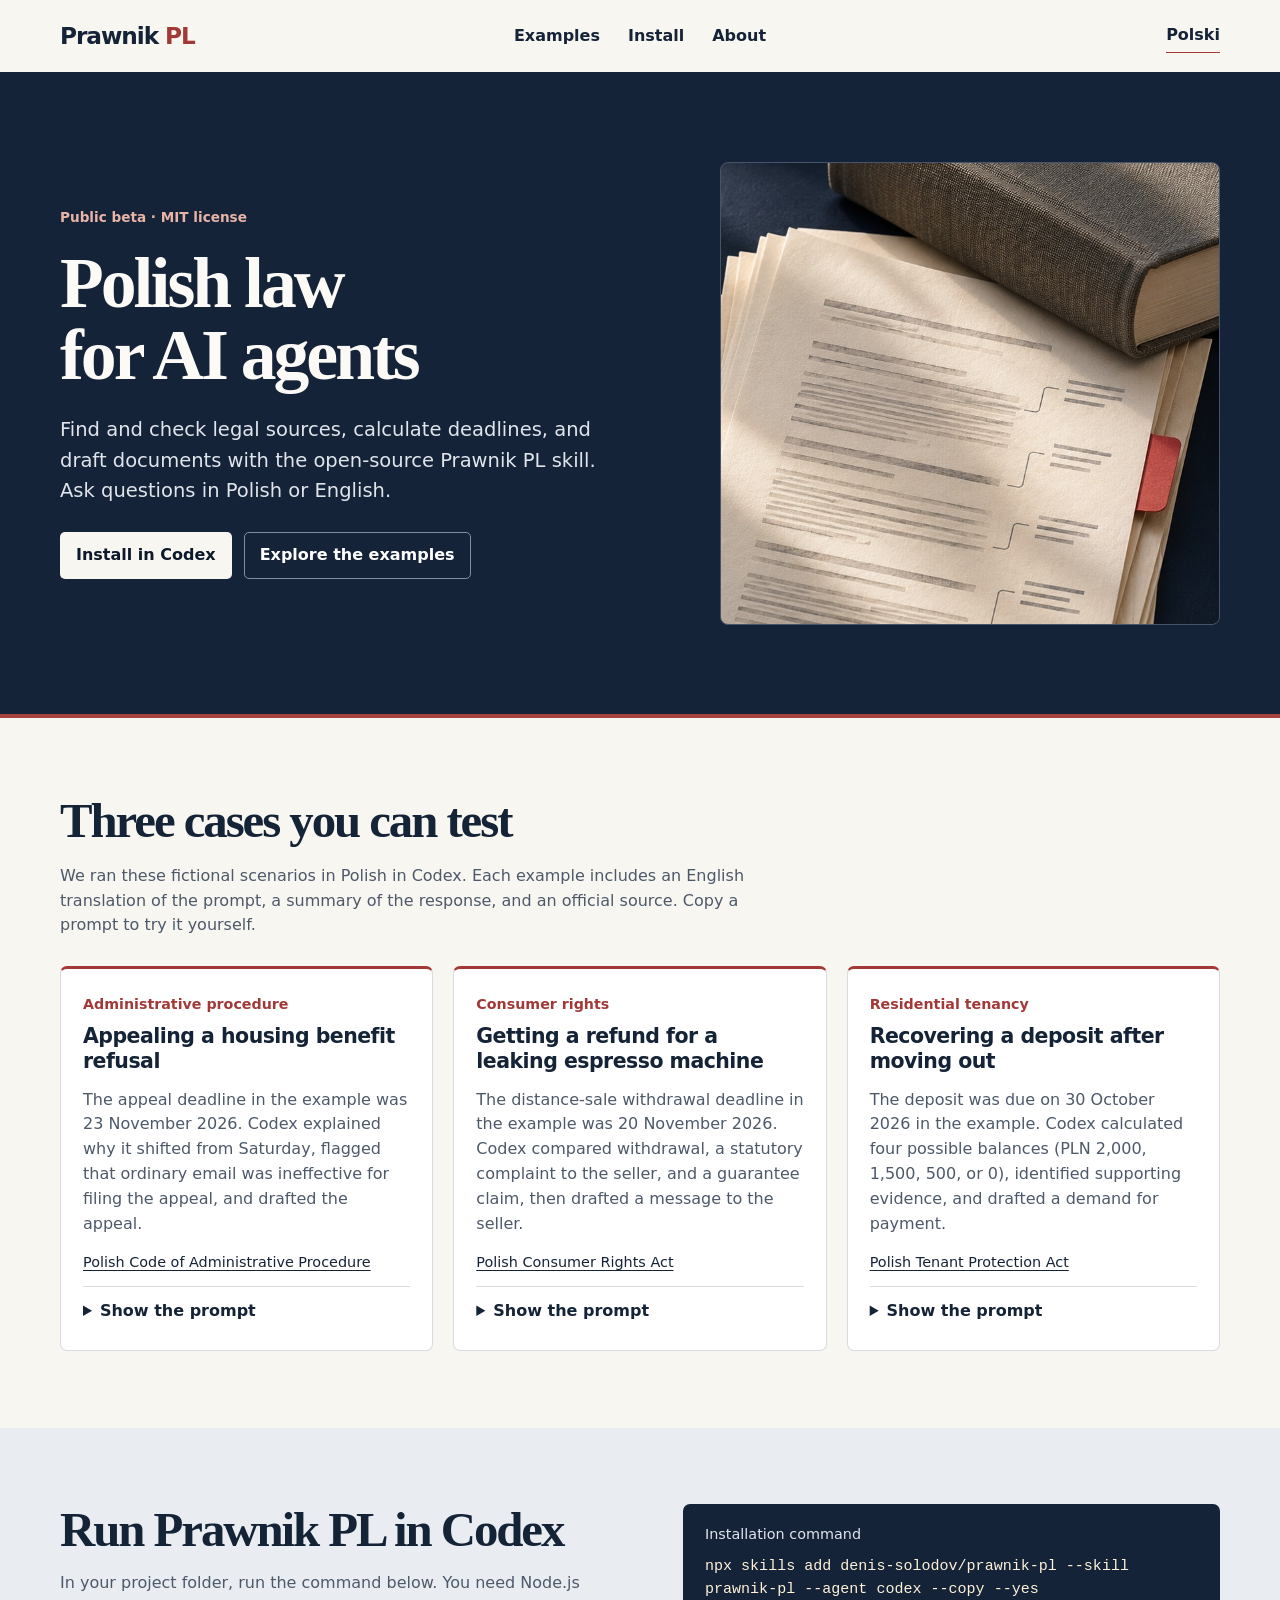
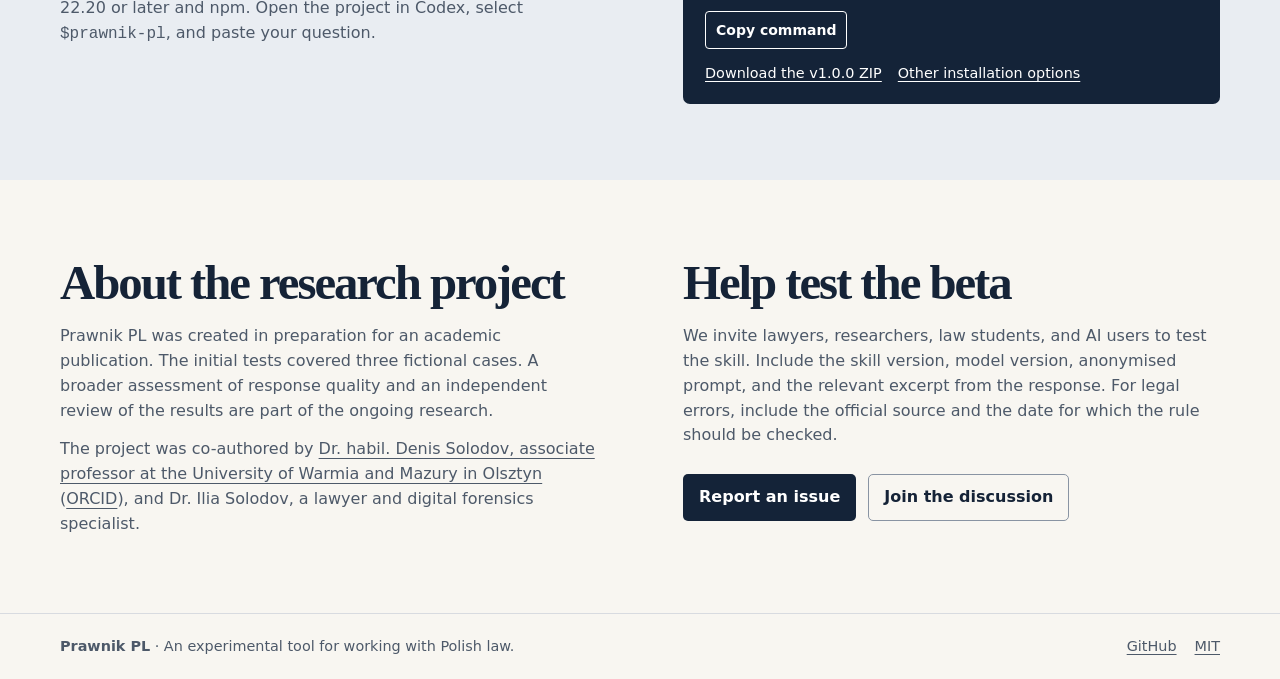
==== docs/en/index.html @ b7386167 "Publish bilingual Prawnik PL landing page" ====
<!doctype html>
<html lang="en">
<head>
  <meta charset="utf-8">
  <meta name="viewport" content="width=device-width, initial-scale=1">
  <title>Prawnik PL | Polish law for AI agents</title>
  <meta name="description" content="Explore Prawnik PL, an open-source skill for AI agents working with Polish law. Try three fictional cases and install the public beta in Codex.">
  <link rel="canonical" href="https://denis-solodov.github.io/prawnik-pl/en/">
  <link rel="alternate" hreflang="pl" href="https://denis-solodov.github.io/prawnik-pl/">
  <link rel="alternate" hreflang="en" href="https://denis-solodov.github.io/prawnik-pl/en/">
  <link rel="alternate" hreflang="x-default" href="https://denis-solodov.github.io/prawnik-pl/">
  <meta property="og:type" content="website">
  <meta property="og:title" content="Prawnik PL | Polish law for AI agents">
  <meta property="og:description" content="Explore Prawnik PL, an open-source skill for AI agents working with Polish law. Try three fictional cases and install the public beta in Codex.">
  <meta property="og:url" content="https://denis-solodov.github.io/prawnik-pl/en/">
  <meta property="og:locale" content="en_GB">
  <meta property="og:image" content="https://denis-solodov.github.io/prawnik-pl/assets/prawnik-pl.jpg">
  <meta property="og:image:alt" content="Prawnik PL">
  <meta name="twitter:card" content="summary_large_image">
  <link rel="stylesheet" href="../assets/site.css">
  <script src="../assets/site.js" defer></script>
</head>
<body data-copy-command="Command copied." data-copied="Prompt copied." data-copy-fail="Select and copy the text manually.">
  <a class="skip" href="#main">Skip to content</a>
  <header class="site-header">
    <nav class="wrap nav">
      <a class="brand" href="../">Prawnik <span>PL</span></a>
      <div class="nav-links">
        <a href="#examples">Examples</a>
        <a href="#install">Install</a>
        <a href="#about">About</a>
      </div>
      <a class="language" href="../" lang="pl" hreflang="pl">Polski</a>
    </nav>
  </header>
  <main id="main">
    <section class="hero">
      <div class="wrap hero-grid">
        <div>
          <p class="eyebrow">Public beta · MIT license</p>
          <h1>Polish law for AI agents</h1>
          <p class="hero-lead">Find and check legal sources, calculate deadlines, and draft documents with the open-source Prawnik PL skill. Ask questions in Polish or English.</p>
          <div class="actions">
            <a class="button light" href="#install">Install in Codex</a>
            <a class="button outline" href="#examples">Explore the examples</a>
          </div>
        </div>
        <div class="hero-photo" aria-hidden="true"></div>
      </div>
    </section>
    <section class="section" id="examples">
      <div class="wrap">
        <h2>Three cases you can test</h2>
        <p class="section-lead">We ran these fictional scenarios in Polish in Codex. Each example includes an English translation of the prompt, a summary of the response, and an official source. Copy a prompt to try it yourself.</p>
        <div class="case-grid">
          <article class="case" id="appeal">
            <p class="category">Administrative procedure</p>
            <h3>Appealing a housing benefit refusal</h3>
            <p>The appeal deadline in the example was 23 November 2026. Codex explained why it shifted from Saturday, flagged that ordinary email was ineffective for filing the appeal, and drafted the appeal.</p>
            <a class="source" href="https://eli.gov.pl/api/acts/DU/2025/1691/text.pdf">Polish Code of Administrative Procedure</a>
            <details>
              <summary>Show the prompt</summary>
              <pre class="prompt" id="prompt-appeal">$prawnik-pl It is 19 November 2026. On 3 November the mayor refused my housing benefit application. I picked up the decision in person at the post office on Saturday, 7 November. The decision says I have 14 days from service to appeal to the Local Government Appeals Board (SKO) through the mayor. I suspect the office counted one payment twice. I have a certificate from my employer and a copy of my application.

Give me the last day to appeal, show how you calculated it, and check whether I can file by ordinary email. Prepare a short appeal with placeholders for my details and attachments.</pre>
              <div class="copy-line" hidden>
                <button type="button" data-copy="prompt-appeal">Copy prompt</button>
                <span role="status" aria-live="polite"></span>
              </div>
            </details>
          </article>
          <article class="case" id="refund">
            <p class="category">Consumer rights</p>
            <h3>Getting a refund for a leaking espresso machine</h3>
            <p>The distance-sale withdrawal deadline in the example was 20 November 2026. Codex compared withdrawal, a statutory complaint to the seller, and a guarantee claim, then drafted a message to the seller.</p>
            <a class="source" href="https://api.sejm.gov.pl/eli/acts/DU/2026/1244/text/O/D20261244.pdf">Polish Consumer Rights Act</a>
            <details>
              <summary>Show the prompt</summary>
              <pre class="prompt" id="prompt-refund">$prawnik-pl It is 19 November 2026. I bought an espresso machine as a consumer from a Polish online store for PLN 1,249. I received it on 6 November. On the third use, water started leaking from the casing, so I unplugged it. On 16 November I wrote to the store: “The espresso machine is leaking. Please tell me how to report the fault.” The next day the store directed me to the manufacturer’s service department. I have proof of purchase and a video of the leak.

I want my money back. Compare my options, say whether I need to act today, and draft a message to the seller. Explain which requests I can make immediately and which depend on other circumstances.</pre>
              <div class="copy-line" hidden>
                <button type="button" data-copy="prompt-refund">Copy prompt</button>
                <span role="status" aria-live="polite"></span>
              </div>
            </details>
          </article>
          <article class="case" id="deposit">
            <p class="category">Residential tenancy</p>
            <h3>Recovering a deposit after moving out</h3>
            <p>The deposit was due on 30 October 2026 in the example. Codex calculated four possible balances (PLN 2,000, 1,500, 500, or 0), identified supporting evidence, and drafted a demand for payment.</p>
            <a class="source" href="https://eli.gov.pl/api/acts/DU/2023/725/text.html">Polish Tenant Protection Act</a>
            <details>
              <summary>Show the prompt</summary>
              <pre class="prompt" id="prompt-deposit">$prawnik-pl It is 19 November 2026. I rented a flat on a standard lease from 1 October 2024 to 30 September 2026. Monthly rent was PLN 2,500 and the deposit was PLN 3,000. I returned the keys on 30 September. The signed handover report records “minor signs of wear on the walls” and the electricity meter reading. I had no rent arrears.

On 7 November the landlord returned PLN 1,000. In an email, the landlord said PLN 1,500 was deducted for painting and PLN 500 for electricity. No bills were attached. I have photos from the start and end of the tenancy. How much can I claim depending on which deductions the landlord can justify? Check the deposit deadline, identify what evidence I need, and draft a demand for payment.</pre>
              <div class="copy-line" hidden>
                <button type="button" data-copy="prompt-deposit">Copy prompt</button>
                <span role="status" aria-live="polite"></span>
              </div>
            </details>
          </article>
        </div>
      </div>
    </section>
    <section class="install" id="install">
      <div class="wrap install-grid">
        <div>
          <h2>Run Prawnik PL in Codex</h2>
          <p>In your project folder, run the command below. You need Node.js 22.20 or later and npm. Open the project in Codex, select <code>$prawnik-pl</code>, and paste your question.</p>
        </div>
        <div class="terminal">
          <p>Installation command</p>
          <pre id="install-command"><code>npx skills add denis-solodov/prawnik-pl --skill prawnik-pl --agent codex --copy --yes</code></pre>
          <div class="copy-line" hidden>
            <button type="button" data-copy="install-command">Copy command</button>
            <span role="status" aria-live="polite"></span>
          </div>
          <div class="install-links">
            <a href="https://github.com/denis-solodov/prawnik-pl/releases/download/v1.0.0/prawnik-pl-1.0.0.zip">Download the v1.0.0 ZIP</a>
            <a href="https://github.com/denis-solodov/prawnik-pl#instalacja-i-u%C5%BCycie">Other installation options</a>
          </div>
        </div>
      </div>
    </section>
    <section class="section" id="about">
      <div class="wrap about-grid">
        <div>
          <h2>About the research project</h2>
          <p>Prawnik PL was created in preparation for an academic publication. The initial tests covered three fictional cases. A broader assessment of response quality and an independent review of the results are part of the ongoing research.</p>
          <p>The project was co-authored by <a href="https://www.uwm.edu.pl/kryminalistyka/dr-hab-denis-solodov-prof-uwm">Dr. habil. Denis Solodov, associate professor at the University of Warmia and Mazury in Olsztyn</a> (<a href="https://orcid.org/0000-0003-2884-9420">ORCID</a>), and Dr. Ilia Solodov, a lawyer and digital forensics specialist.</p>
        </div>
        <div>
          <h2>Help test the beta</h2>
          <p>We invite lawyers, researchers, law students, and AI users to test the skill. Include the skill version, model version, anonymised prompt, and the relevant excerpt from the response. For legal errors, include the official source and the date for which the rule should be checked.</p>
          <div class="actions">
            <a class="button dark" href="https://github.com/denis-solodov/prawnik-pl/issues">Report an issue</a>
            <a class="button muted" href="https://github.com/denis-solodov/prawnik-pl/discussions">Join the discussion</a>
          </div>
        </div>
      </div>
    </section>
  </main>
  <footer class="site-footer">
    <div class="wrap footer-inner">
      <p><strong>Prawnik PL</strong> · An experimental tool for working with Polish law.</p>
      <div><a href="https://github.com/denis-solodov/prawnik-pl">GitHub</a><a href="https://github.com/denis-solodov/prawnik-pl/blob/main/LICENSE">MIT</a></div>
    </div>
  </footer>
</body>
</html>
---- docs/assets/site.css ----
:root {
  color-scheme: light;
  --navy: #142338;
  --deep: #0c192a;
  --ink: #152337;
  --muted: #4d5969;
  --cream: #f8f6f1;
  --line: #d8dbe0;
  --red: #a23937;
  font: 100%/1.55 system-ui, -apple-system, BlinkMacSystemFont, "Segoe UI", sans-serif;
}
*, *::before, *::after { box-sizing: border-box; }
body { margin: 0; background: var(--cream); color: var(--ink); }
a { color: inherit; text-underline-offset: .22em; }
a:hover { text-decoration-thickness: 2px; }
:focus-visible { outline: 3px solid #b84440; outline-offset: 4px; }
.hero :focus-visible, .terminal :focus-visible { outline-color: #f3af9e; }
[hidden] { display: none !important; }
.wrap { width: min(1160px, 100% - 80px); margin-inline: auto; }
.skip { position: absolute; inset: 8px auto auto 8px; z-index: 1; padding: 10px; background: white; transform: translateY(-150%); }
.skip:focus { transform: none; }
.site-header { background: var(--cream); }
.nav { display: grid; grid-template-columns: 1fr auto 1fr; align-items: center; gap: 24px; min-height: 72px; }
.nav a { text-decoration: none; }
.nav a:hover { text-decoration: underline; }
.brand { width: fit-content; font-size: 1.45rem; font-weight: 800; letter-spacing: -.045em; }
.brand span { color: var(--red); }
.nav-links { display: flex; flex-wrap: wrap; gap: 28px; font-weight: 550; }
.language { justify-self: end; border-bottom: 1px solid var(--red); padding-block: 4px; font-weight: 650; }
.hero { background: var(--navy); color: #fcfaf6; border-bottom: 4px solid #a7433e; }
.hero-grid { display: grid; grid-template-columns: 1.14fr 1fr; align-items: center; gap: clamp(42px, 7vw, 95px); padding-block: clamp(52px, 7vw, 95px); }
.hero-photo { min-width: 0; aspect-ratio: 1.08; background: #122033 url("./prawnik-pl.jpg") right center / 224% auto no-repeat; border: 1px solid #465369; border-radius: 8px; }
.eyebrow { margin: 0 0 18px; color: #e8b4a7; font-size: .85rem; font-weight: 720; }
h1, h2 { margin: 0; font-family: Georgia, "Times New Roman", serif; font-weight: 700; letter-spacing: -.042em; }
h1 { max-width: 15ch; font-size: clamp(3rem, 5.6vw, 5.35rem); line-height: 1.01; text-wrap: balance; }
h2 { font-size: clamp(2.1rem, 4vw, 3.05rem); line-height: 1.1; }
h3 { font-size: 1.28rem; line-height: 1.23; margin: 0; letter-spacing: -.025em; }
p { margin: 0; }
.hero-lead { margin-top: 24px; max-width: 48ch; color: #e0e5ec; font-size: clamp(1rem, 1.8vw, 1.22rem); }
.actions { display: flex; flex-wrap: wrap; gap: 12px; margin-top: 26px; }
.button { display: inline-flex; align-items: center; min-height: 46px; padding: 10px 15px; text-decoration: none; border: 1px solid transparent; border-radius: 5px; font-weight: 700; }
.button:hover { text-decoration: underline; }
.button.light { background: #f8f6f1; color: var(--deep); }
.button.outline { border-color: #828e9e; color: white; }
.button.dark { background: var(--navy); color: white; }
.button.muted { border-color: #8994a3; }
.section { padding-block: clamp(48px, 6vw, 86px); }
.section-lead { max-width: 70ch; margin-top: 15px; color: var(--muted); }
.case-grid { display: grid; grid-template-columns: repeat(3, minmax(0, 1fr)); align-items: start; gap: 20px; margin-top: 28px; }
.case { min-width: 0; padding: 24px 22px 19px; background: white; border: 1px solid var(--line); border-top: 3px solid var(--red); border-radius: 7px; }
.category { margin-bottom: 9px; color: var(--red); font-size: .89rem; font-weight: 700; }
.case h3 + p { margin-top: 13px; color: var(--muted); }
.source { display: inline-block; margin: 15px 0 12px; font-size: .9rem; }
.case details { border-top: 1px solid var(--line); padding-top: 12px; }
summary { min-height: 32px; cursor: pointer; width: fit-content; font-weight: 700; }
pre, code { font-family: ui-monospace, Consolas, monospace; }
pre { margin: 10px 0; white-space: pre-wrap; overflow-wrap: anywhere; }
.prompt { font-size: .84rem; padding: 12px; border-radius: 4px; background: var(--cream); }
.copy-line { display: flex; flex-wrap: wrap; align-items: center; gap: 8px 12px; font-size: .875rem; }
button { color: inherit; font: inherit; font-weight: 700; min-height: 38px; padding: 6px 10px; border: 1px solid currentColor; border-radius: 4px; background: transparent; cursor: pointer; }
button:hover { text-decoration: underline; }
.install { padding-block: clamp(48px, 6vw, 76px); background: #e9edf2; }
.install-grid, .about-grid { display: grid; grid-template-columns: 1fr 1fr; align-items: start; gap: clamp(28px, 7vw, 86px); }
.install h2 + p, .about-grid p { margin-top: 14px; color: var(--muted); }
.terminal { min-width: 0; padding: 19px 22px; border-radius: 7px; background: var(--navy); color: white; }
.terminal p { color: #e0e5ec; font-size: .9rem; }
.terminal pre { color: #fff2d9; font-size: .94rem; }
.install-links { display: flex; flex-wrap: wrap; gap: 5px 16px; margin-top: 13px; font-size: .9rem; }
.site-footer { border-top: 1px solid var(--line); }
.footer-inner { display: flex; justify-content: space-between; align-items: center; gap: 16px; padding-block: 21px; color: var(--muted); font-size: .9rem; }
.footer-inner div { display: flex; gap: 18px; }
@media (max-width: 930px) {
  .wrap { width: min(1160px, 100% - 48px); }
  .hero-grid { gap: 32px; }
  .case-grid { gap: 12px; }
  .case { padding-inline: 15px; }
}
@media (max-width: 710px) {
  .wrap { width: min(580px, 100% - 40px); }
  .nav { grid-template-columns: 1fr auto; column-gap: 15px; row-gap: 0; padding-block: 11px; }
  .nav-links { grid-column: 1 / -1; grid-row: 2; gap: 7px 20px; margin-top: 7px; }
  .hero-grid, .install-grid, .about-grid, .case-grid { grid-template-columns: 1fr; }
  .hero-grid { padding-top: 39px; }
  .hero-photo { width: 100%; aspect-ratio: 1.65; }
  .case-grid { gap: 16px; }
  .case { padding-inline: 20px; }
  .footer-inner { align-items: flex-start; flex-direction: column; gap: 6px; }
}
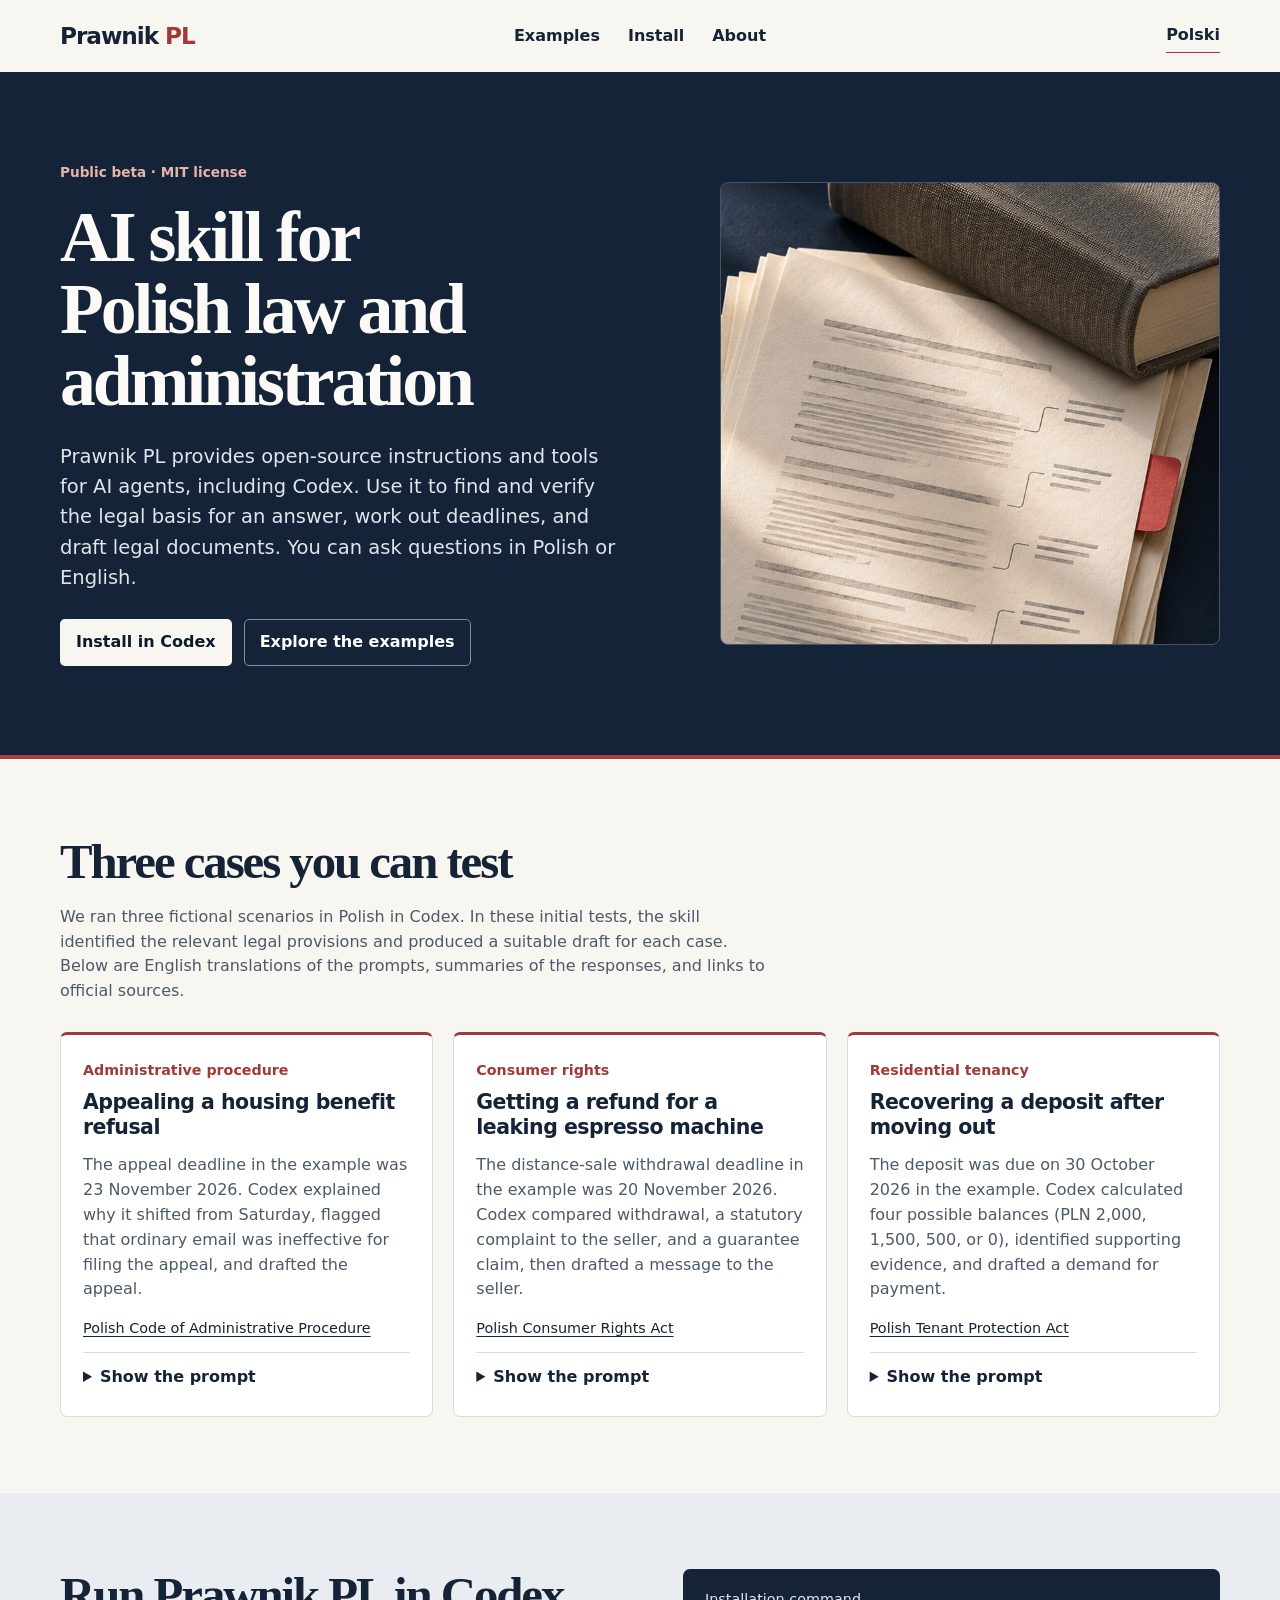
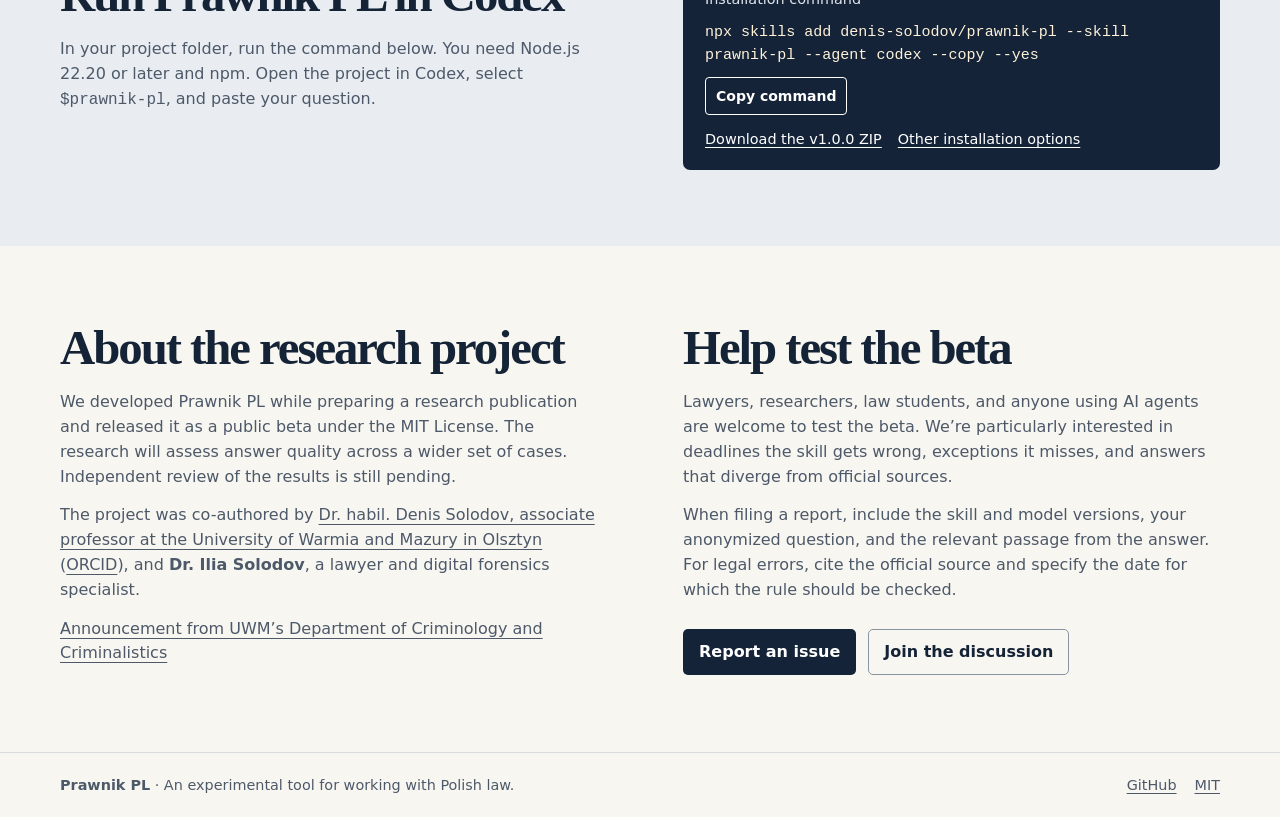
==== commit dd608c45: "Align public descriptions with UWM announcements" ====
--- a/docs/en/index.html
+++ b/docs/en/index.html
@@ -3,15 +3,15 @@
 <head>
   <meta charset="utf-8">
   <meta name="viewport" content="width=device-width, initial-scale=1">
-  <title>Prawnik PL | Polish law for AI agents</title>
-  <meta name="description" content="Explore Prawnik PL, an open-source skill for AI agents working with Polish law. Try three fictional cases and install the public beta in Codex.">
+  <title>Prawnik PL | AI skill for Polish law and administration</title>
+  <meta name="description" content="Try the public beta of Prawnik PL, an open-source AI skill for Polish law and administration. Verify legal sources, calculate deadlines, and draft documents.">
   <link rel="canonical" href="https://denis-solodov.github.io/prawnik-pl/en/">
   <link rel="alternate" hreflang="pl" href="https://denis-solodov.github.io/prawnik-pl/">
   <link rel="alternate" hreflang="en" href="https://denis-solodov.github.io/prawnik-pl/en/">
   <link rel="alternate" hreflang="x-default" href="https://denis-solodov.github.io/prawnik-pl/">
   <meta property="og:type" content="website">
-  <meta property="og:title" content="Prawnik PL | Polish law for AI agents">
-  <meta property="og:description" content="Explore Prawnik PL, an open-source skill for AI agents working with Polish law. Try three fictional cases and install the public beta in Codex.">
+  <meta property="og:title" content="Prawnik PL | AI skill for Polish law and administration">
+  <meta property="og:description" content="Try the public beta of Prawnik PL, an open-source AI skill for Polish law and administration. Verify legal sources, calculate deadlines, and draft documents.">
   <meta property="og:url" content="https://denis-solodov.github.io/prawnik-pl/en/">
   <meta property="og:locale" content="en_GB">
   <meta property="og:image" content="https://denis-solodov.github.io/prawnik-pl/assets/prawnik-pl.jpg">
@@ -38,8 +38,8 @@
       <div class="wrap hero-grid">
         <div>
           <p class="eyebrow">Public beta · MIT license</p>
-          <h1>Polish law for AI agents</h1>
-          <p class="hero-lead">Find and check legal sources, calculate deadlines, and draft documents with the open-source Prawnik PL skill. Ask questions in Polish or English.</p>
+          <h1>AI skill for Polish law and administration</h1>
+          <p class="hero-lead">Prawnik PL provides open-source instructions and tools for AI agents, including Codex. Use it to find and verify the legal basis for an answer, work out deadlines, and draft legal documents. You can ask questions in Polish or English.</p>
           <div class="actions">
             <a class="button light" href="#install">Install in Codex</a>
             <a class="button outline" href="#examples">Explore the examples</a>
@@ -51,7 +51,7 @@
     <section class="section" id="examples">
       <div class="wrap">
         <h2>Three cases you can test</h2>
-        <p class="section-lead">We ran these fictional scenarios in Polish in Codex. Each example includes an English translation of the prompt, a summary of the response, and an official source. Copy a prompt to try it yourself.</p>
+        <p class="section-lead">We ran three fictional scenarios in Polish in Codex. In these initial tests, the skill identified the relevant legal provisions and produced a suitable draft for each case. Below are English translations of the prompts, summaries of the responses, and links to official sources.</p>
         <div class="case-grid">
           <article class="case" id="appeal">
             <p class="category">Administrative procedure</p>
@@ -128,12 +128,14 @@
       <div class="wrap about-grid">
         <div>
           <h2>About the research project</h2>
-          <p>Prawnik PL was created in preparation for an academic publication. The initial tests covered three fictional cases. A broader assessment of response quality and an independent review of the results are part of the ongoing research.</p>
-          <p>The project was co-authored by <a href="https://www.uwm.edu.pl/kryminalistyka/dr-hab-denis-solodov-prof-uwm">Dr. habil. Denis Solodov, associate professor at the University of Warmia and Mazury in Olsztyn</a> (<a href="https://orcid.org/0000-0003-2884-9420">ORCID</a>), and Dr. Ilia Solodov, a lawyer and digital forensics specialist.</p>
+          <p>We developed Prawnik PL while preparing a research publication and released it as a public beta under the MIT License. The research will assess answer quality across a wider set of cases. Independent review of the results is still pending.</p>
+          <p>The project was co-authored by <a href="https://www.uwm.edu.pl/kryminalistyka/dr-hab-denis-solodov-prof-uwm">Dr. habil. Denis Solodov, associate professor at the University of Warmia and Mazury in Olsztyn</a> (<a href="https://orcid.org/0000-0003-2884-9420">ORCID</a>), and <strong>Dr. Ilia Solodov</strong>, a lawyer and digital forensics specialist.</p>
+          <p><a href="https://uwm.edu.pl/kryminalistyka/en/announcements/prawnik-pl-public-beta-and-invitation-test-ai-skill-polish-law-and-administration">Announcement from UWM’s Department of Criminology and Criminalistics</a></p>
         </div>
         <div>
           <h2>Help test the beta</h2>
-          <p>We invite lawyers, researchers, law students, and AI users to test the skill. Include the skill version, model version, anonymised prompt, and the relevant excerpt from the response. For legal errors, include the official source and the date for which the rule should be checked.</p>
+          <p>Lawyers, researchers, law students, and anyone using AI agents are welcome to test the beta. We’re particularly interested in deadlines the skill gets wrong, exceptions it misses, and answers that diverge from official sources.</p>
+          <p>When filing a report, include the skill and model versions, your anonymized question, and the relevant passage from the answer. For legal errors, cite the official source and specify the date for which the rule should be checked.</p>
           <div class="actions">
             <a class="button dark" href="https://github.com/denis-solodov/prawnik-pl/issues">Report an issue</a>
             <a class="button muted" href="https://github.com/denis-solodov/prawnik-pl/discussions">Join the discussion</a>
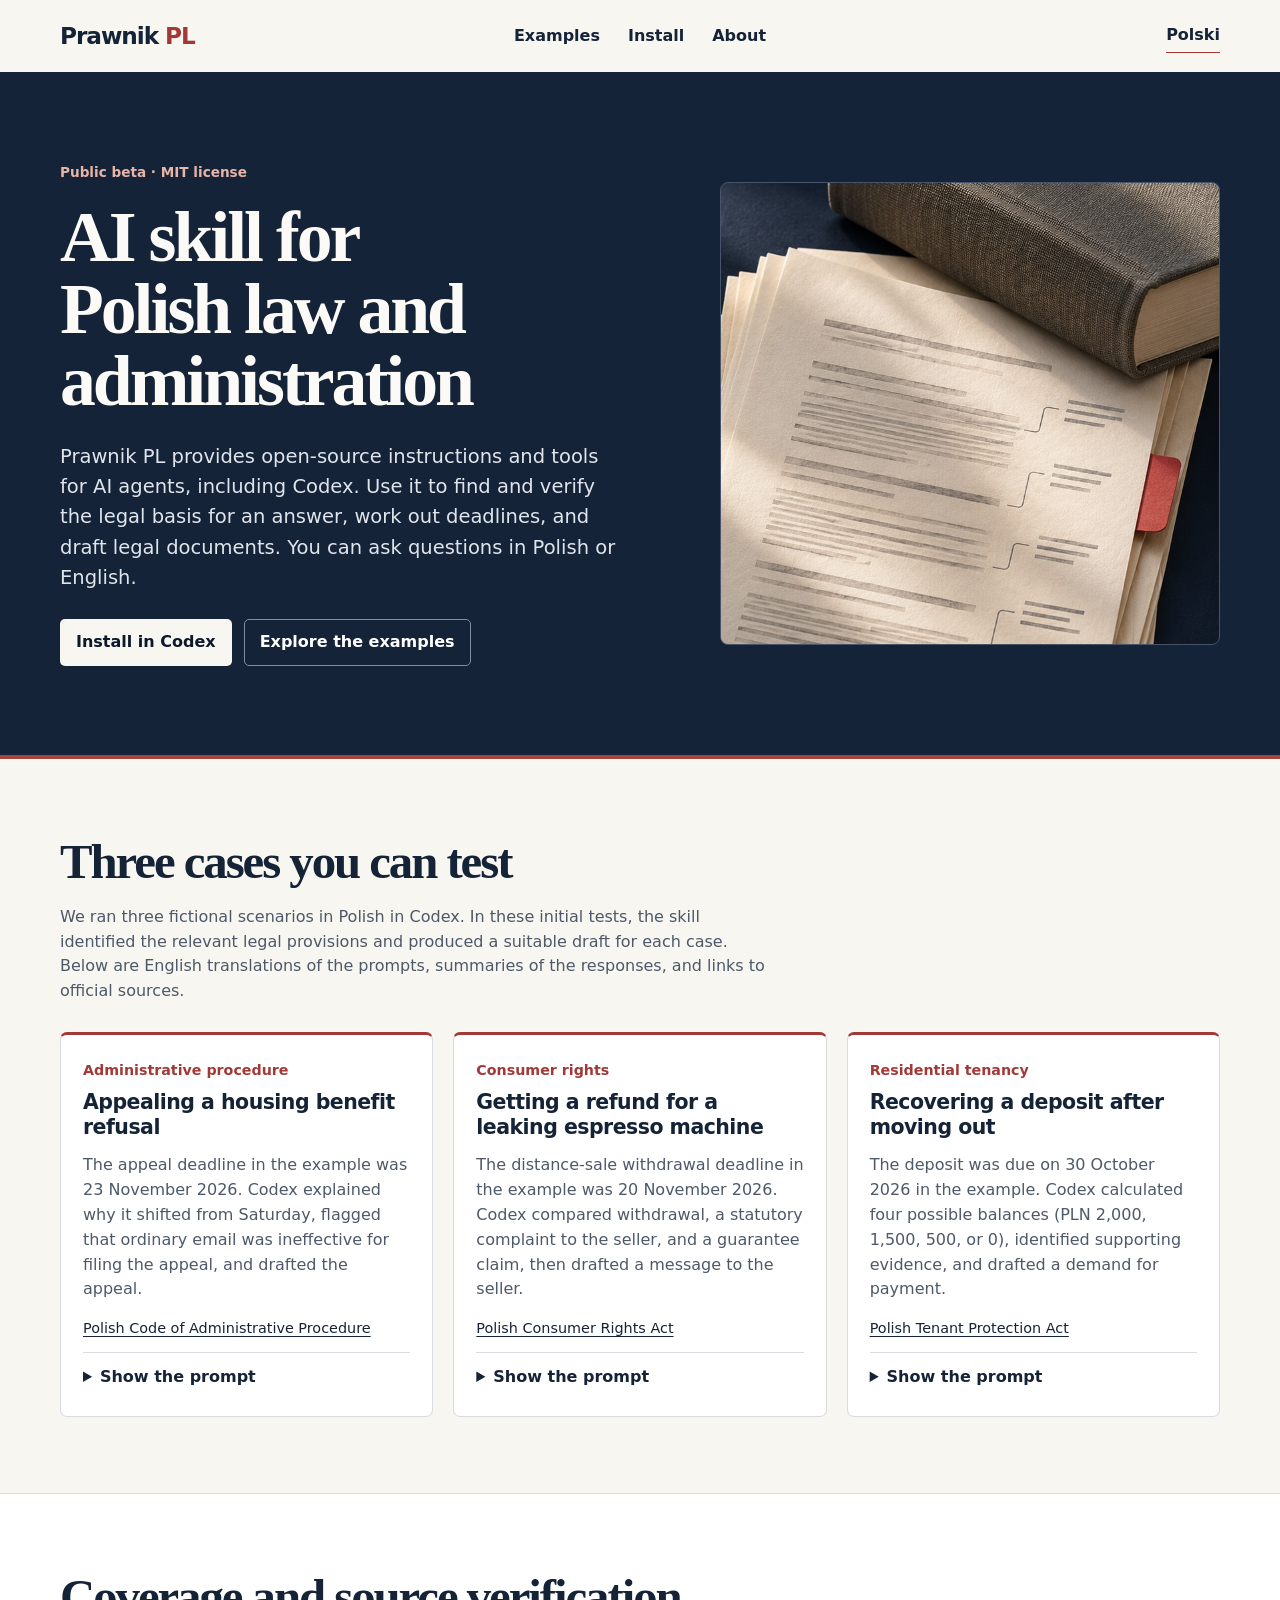
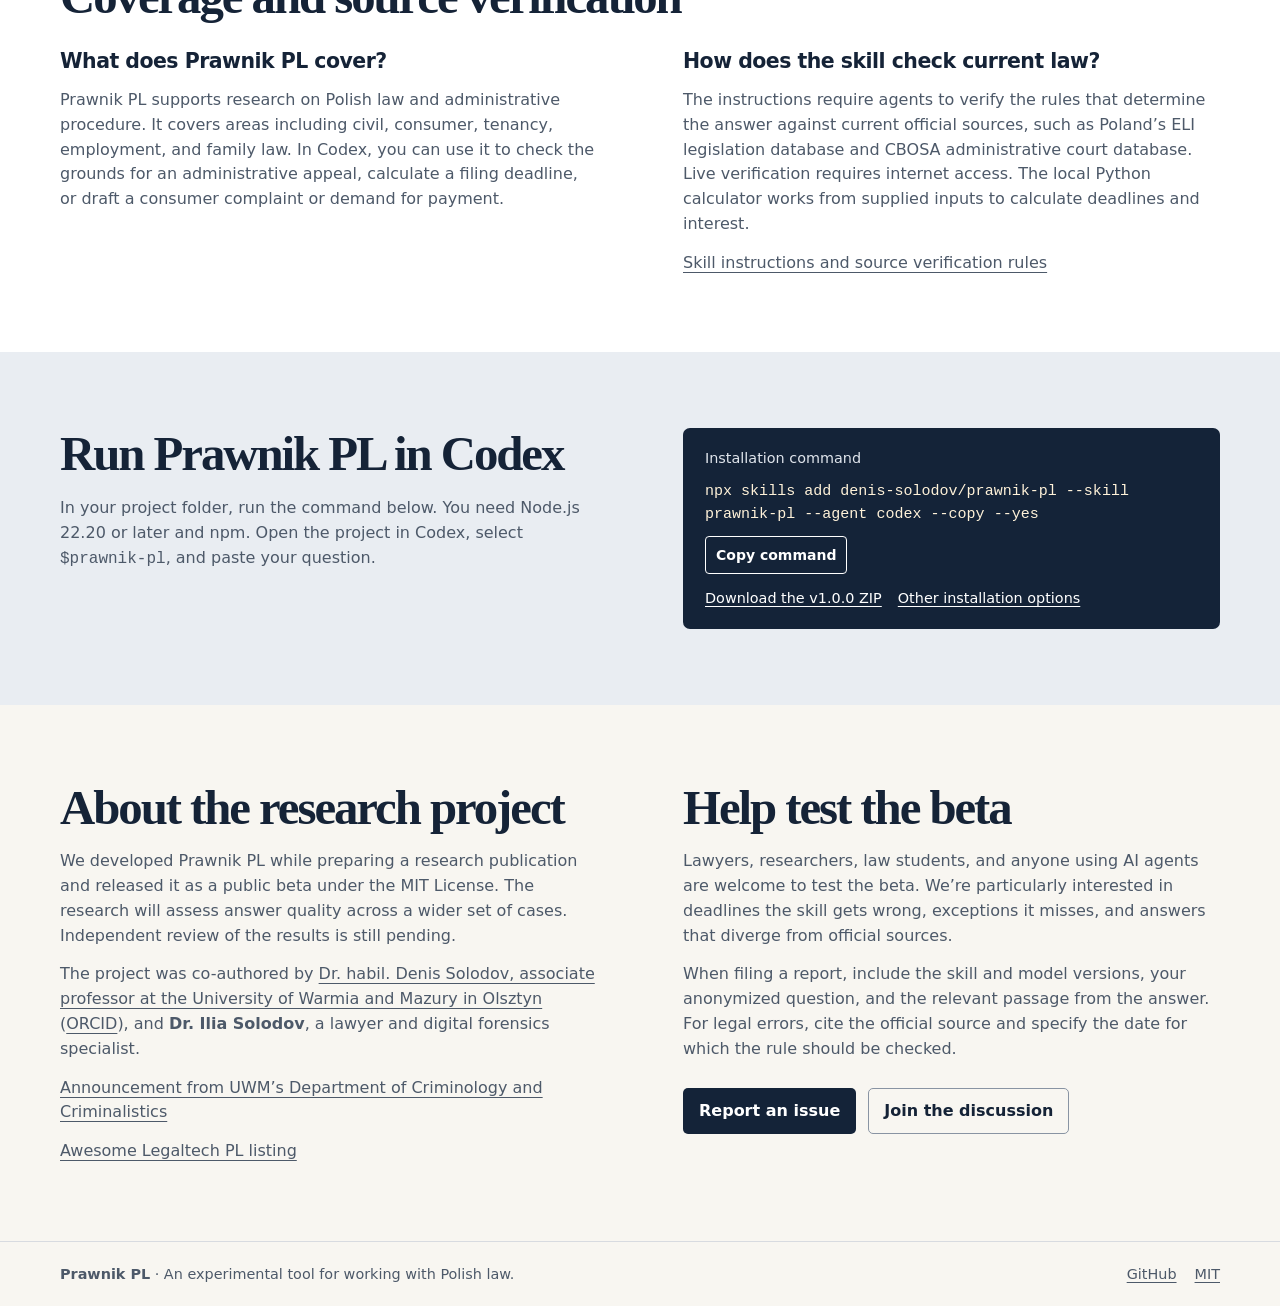
==== commit f67076c7: "Improve search discovery of Prawnik PL" ====
--- a/docs/en/index.html
+++ b/docs/en/index.html
@@ -19,6 +19,39 @@
   <meta name="twitter:card" content="summary_large_image">
   <link rel="stylesheet" href="../assets/site.css">
   <script src="../assets/site.js" defer></script>
+  <script type="application/ld+json">
+  {
+    "@context": "https://schema.org",
+    "@type": "WebPage",
+    "@id": "https://denis-solodov.github.io/prawnik-pl/en/",
+    "inLanguage": "en",
+    "mainEntity": {
+      "@type": "SoftwareSourceCode",
+      "@id": "https://denis-solodov.github.io/prawnik-pl/#prawnik-pl",
+      "name": "Prawnik PL",
+      "description": "Try the public beta of Prawnik PL, an open-source AI skill for Polish law and administration. Verify legal sources, calculate deadlines, and draft documents.",
+      "url": "https://denis-solodov.github.io/prawnik-pl/",
+      "codeRepository": "https://github.com/denis-solodov/prawnik-pl",
+      "license": "https://github.com/denis-solodov/prawnik-pl/blob/main/LICENSE",
+      "author": [
+        {
+          "@type": "Person",
+          "name": "Denis Solodov",
+          "sameAs": "https://orcid.org/0000-0003-2884-9420"
+        },
+        {
+          "@type": "Person",
+          "name": "Ilia Solodov"
+        }
+      ],
+      "subjectOf": {
+        "@type": "WebPage",
+        "url": "https://uwm.edu.pl/kryminalistyka/en/announcements/prawnik-pl-public-beta-and-invitation-test-ai-skill-polish-law-and-administration",
+        "inLanguage": "en"
+      }
+    }
+  }
+  </script>
 </head>
 <body data-copy-command="Command copied." data-copied="Prompt copied." data-copy-fail="Select and copy the text manually.">
   <a class="skip" href="#main">Skip to content</a>
@@ -104,6 +137,22 @@
         </div>
       </div>
     </section>
+    <section class="section" id="coverage">
+      <div class="wrap">
+        <h2>Coverage and source verification</h2>
+        <div class="coverage-grid">
+          <div>
+            <h3>What does Prawnik PL cover?</h3>
+            <p>Prawnik PL supports research on Polish law and administrative procedure. It covers areas including civil, consumer, tenancy, employment, and family law. In Codex, you can use it to check the grounds for an administrative appeal, calculate a filing deadline, or draft a consumer complaint or demand for payment.</p>
+          </div>
+          <div>
+            <h3>How does the skill check current law?</h3>
+            <p>The instructions require agents to verify the rules that determine the answer against current official sources, such as Poland’s ELI legislation database and CBOSA administrative court database. Live verification requires internet access. The local Python calculator works from supplied inputs to calculate deadlines and interest.</p>
+            <p><a href="https://github.com/denis-solodov/prawnik-pl/blob/main/SKILL.md">Skill instructions and source verification rules</a></p>
+          </div>
+        </div>
+      </div>
+    </section>
     <section class="install" id="install">
       <div class="wrap install-grid">
         <div>
@@ -131,6 +180,7 @@
           <p>We developed Prawnik PL while preparing a research publication and released it as a public beta under the MIT License. The research will assess answer quality across a wider set of cases. Independent review of the results is still pending.</p>
           <p>The project was co-authored by <a href="https://www.uwm.edu.pl/kryminalistyka/dr-hab-denis-solodov-prof-uwm">Dr. habil. Denis Solodov, associate professor at the University of Warmia and Mazury in Olsztyn</a> (<a href="https://orcid.org/0000-0003-2884-9420">ORCID</a>), and <strong>Dr. Ilia Solodov</strong>, a lawyer and digital forensics specialist.</p>
           <p><a href="https://uwm.edu.pl/kryminalistyka/en/announcements/prawnik-pl-public-beta-and-invitation-test-ai-skill-polish-law-and-administration">Announcement from UWM’s Department of Criminology and Criminalistics</a></p>
+          <p><a href="https://github.com/apiotrowski-afk/awesome-legaltech-pl#narz%C4%99dzia-i-skille-prawnicze">Awesome Legaltech PL listing</a></p>
         </div>
         <div>
           <h2>Help test the beta</h2>
--- a/docs/assets/site.css
+++ b/docs/assets/site.css
@@ -60,8 +60,10 @@
 button { color: inherit; font: inherit; font-weight: 700; min-height: 38px; padding: 6px 10px; border: 1px solid currentColor; border-radius: 4px; background: transparent; cursor: pointer; }
 button:hover { text-decoration: underline; }
 .install { padding-block: clamp(48px, 6vw, 76px); background: #e9edf2; }
-.install-grid, .about-grid { display: grid; grid-template-columns: 1fr 1fr; align-items: start; gap: clamp(28px, 7vw, 86px); }
-.install h2 + p, .about-grid p { margin-top: 14px; color: var(--muted); }
+.install-grid, .about-grid, .coverage-grid { display: grid; grid-template-columns: 1fr 1fr; align-items: start; gap: clamp(28px, 7vw, 86px); }
+.install h2 + p, .about-grid p, .coverage-grid p { margin-top: 14px; color: var(--muted); }
+#coverage { border-top: 1px solid var(--line); background: #fff; }
+.coverage-grid { margin-top: 24px; }
 .terminal { min-width: 0; padding: 19px 22px; border-radius: 7px; background: var(--navy); color: white; }
 .terminal p { color: #e0e5ec; font-size: .9rem; }
 .terminal pre { color: #fff2d9; font-size: .94rem; }
@@ -79,7 +81,7 @@
   .wrap { width: min(580px, 100% - 40px); }
   .nav { grid-template-columns: 1fr auto; column-gap: 15px; row-gap: 0; padding-block: 11px; }
   .nav-links { grid-column: 1 / -1; grid-row: 2; gap: 7px 20px; margin-top: 7px; }
-  .hero-grid, .install-grid, .about-grid, .case-grid { grid-template-columns: 1fr; }
+  .hero-grid, .install-grid, .about-grid, .coverage-grid, .case-grid { grid-template-columns: 1fr; }
   .hero-grid { padding-top: 39px; }
   .hero-photo { width: 100%; aspect-ratio: 1.65; }
   .case-grid { gap: 16px; }
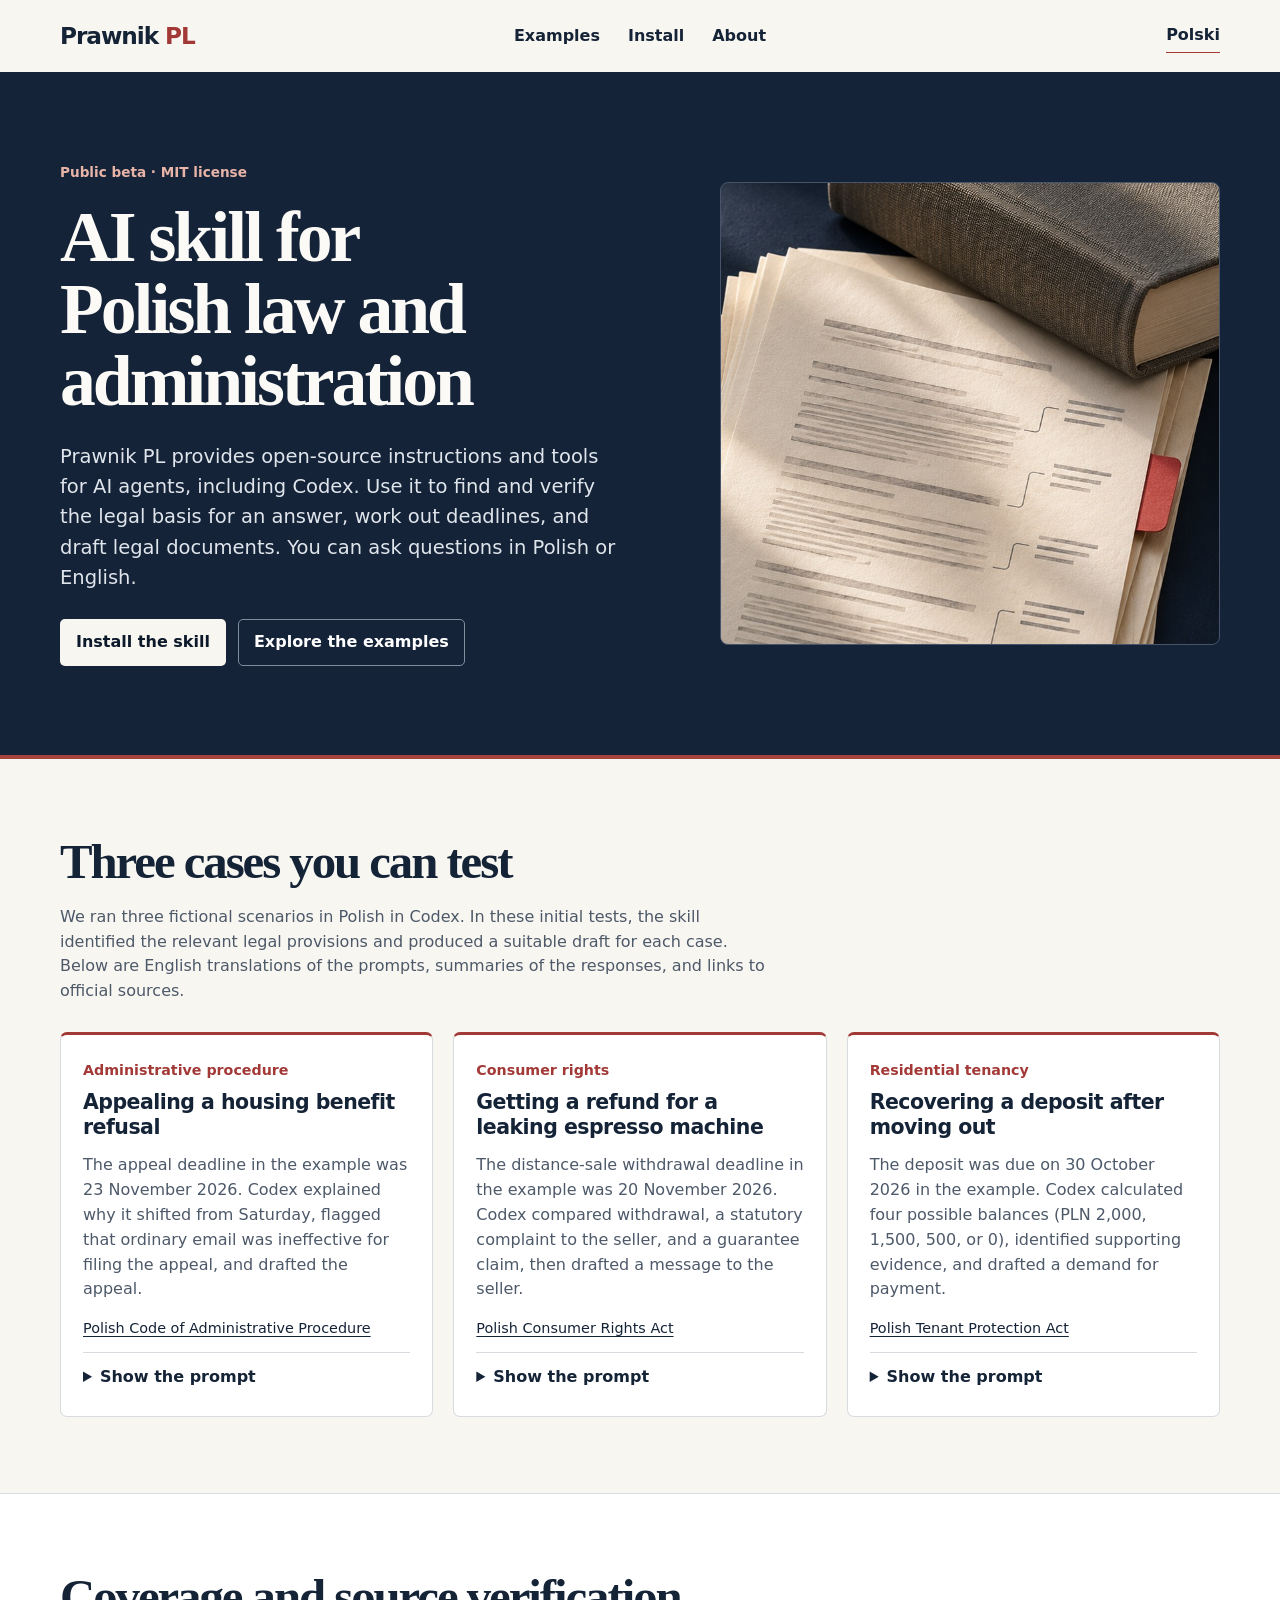
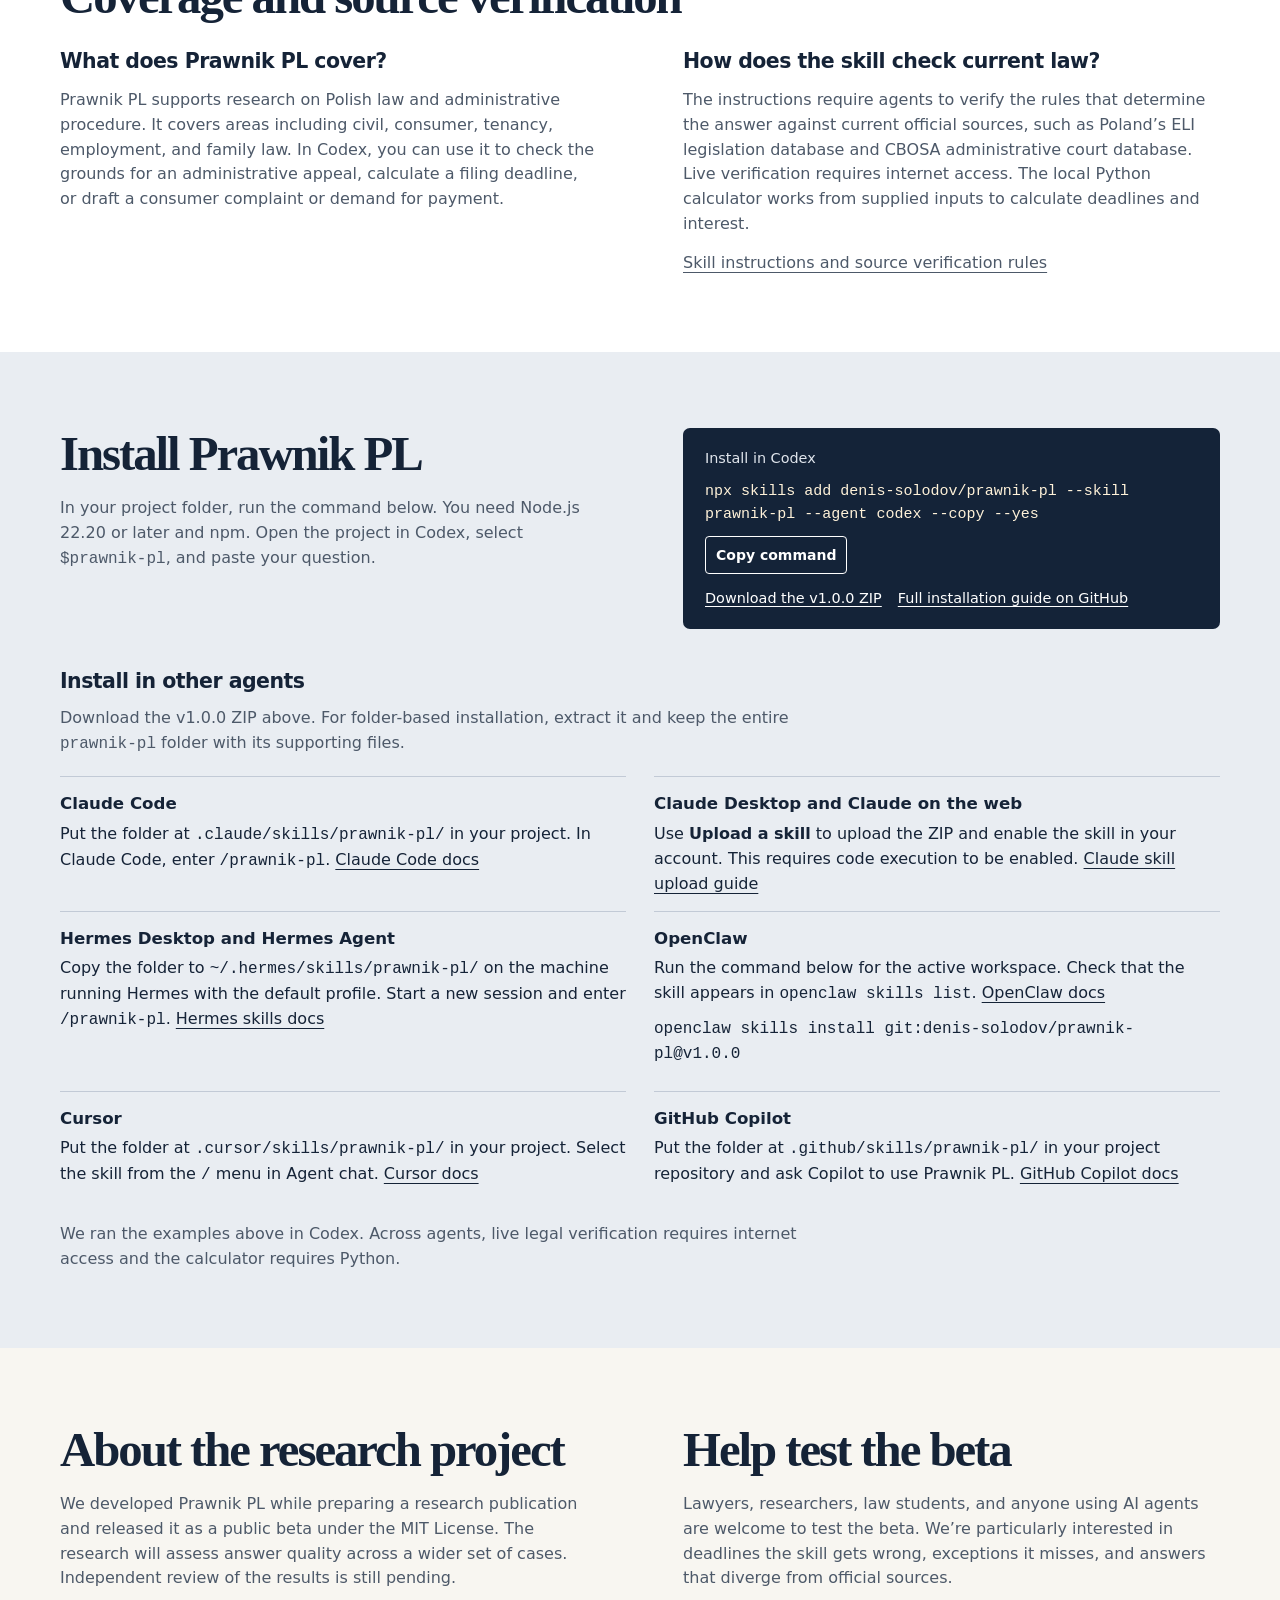
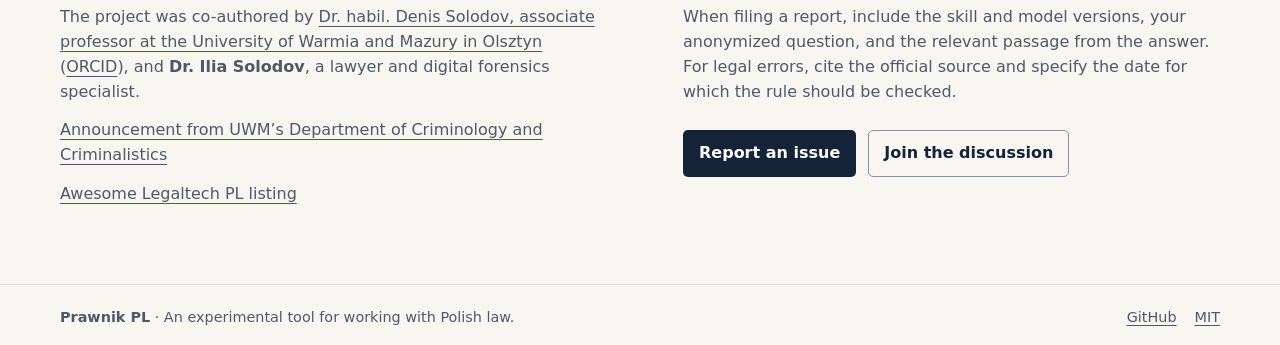
==== commit 532fcf78: "Document installation across agent harnesses" ====
--- a/docs/en/index.html
+++ b/docs/en/index.html
@@ -74,7 +74,7 @@
           <h1>AI skill for Polish law and administration</h1>
           <p class="hero-lead">Prawnik PL provides open-source instructions and tools for AI agents, including Codex. Use it to find and verify the legal basis for an answer, work out deadlines, and draft legal documents. You can ask questions in Polish or English.</p>
           <div class="actions">
-            <a class="button light" href="#install">Install in Codex</a>
+            <a class="button light" href="#install">Install the skill</a>
             <a class="button outline" href="#examples">Explore the examples</a>
           </div>
         </div>
@@ -156,11 +156,11 @@
     <section class="install" id="install">
       <div class="wrap install-grid">
         <div>
-          <h2>Run Prawnik PL in Codex</h2>
+          <h2>Install Prawnik PL</h2>
           <p>In your project folder, run the command below. You need Node.js 22.20 or later and npm. Open the project in Codex, select <code>$prawnik-pl</code>, and paste your question.</p>
         </div>
         <div class="terminal">
-          <p>Installation command</p>
+          <p>Install in Codex</p>
           <pre id="install-command"><code>npx skills add denis-solodov/prawnik-pl --skill prawnik-pl --agent codex --copy --yes</code></pre>
           <div class="copy-line" hidden>
             <button type="button" data-copy="install-command">Copy command</button>
@@ -168,9 +168,41 @@
           </div>
           <div class="install-links">
             <a href="https://github.com/denis-solodov/prawnik-pl/releases/download/v1.0.0/prawnik-pl-1.0.0.zip">Download the v1.0.0 ZIP</a>
-            <a href="https://github.com/denis-solodov/prawnik-pl#instalacja-i-u%C5%BCycie">Other installation options</a>
-          </div>
-        </div>
+            <a href="https://github.com/denis-solodov/prawnik-pl#instalacja-i-u%C5%BCycie">Full installation guide on GitHub</a>
+          </div>
+        </div>
+      </div>
+      <div class="wrap install-options">
+        <h3>Install in other agents</h3>
+        <p>Download the v1.0.0 ZIP above. For folder-based installation, extract it and keep the entire <code>prawnik-pl</code> folder with its supporting files.</p>
+        <div class="install-options-grid">
+          <div>
+            <h4>Claude Code</h4>
+            <p>Put the folder at <code>.claude/skills/prawnik-pl/</code> in your project. In Claude Code, enter <code>/prawnik-pl</code>. <a href="https://code.claude.com/docs/en/skills">Claude Code docs</a></p>
+          </div>
+          <div>
+            <h4>Claude Desktop and Claude on the web</h4>
+            <p>Use <strong>Upload a skill</strong> to upload the ZIP and enable the skill in your account. This requires code execution to be enabled. <a href="https://support.claude.com/en/articles/12512180-use-skills-in-claude">Claude skill upload guide</a></p>
+          </div>
+          <div>
+            <h4>Hermes Desktop and Hermes Agent</h4>
+            <p>Copy the folder to <code>~/.hermes/skills/prawnik-pl/</code> on the machine running Hermes with the default profile. Start a new session and enter <code>/prawnik-pl</code>. <a href="https://hermes-agent.nousresearch.com/docs/user-guide/features/skills">Hermes skills docs</a></p>
+          </div>
+          <div>
+            <h4>OpenClaw</h4>
+            <p>Run the command below for the active workspace. Check that the skill appears in <code>openclaw skills list</code>. <a href="https://docs.openclaw.ai/skills">OpenClaw docs</a></p>
+            <pre><code>openclaw skills install git:denis-solodov/prawnik-pl@v1.0.0</code></pre>
+          </div>
+          <div>
+            <h4>Cursor</h4>
+            <p>Put the folder at <code>.cursor/skills/prawnik-pl/</code> in your project. Select the skill from the <code>/</code> menu in Agent chat. <a href="https://cursor.com/docs/skills">Cursor docs</a></p>
+          </div>
+          <div>
+            <h4>GitHub Copilot</h4>
+            <p>Put the folder at <code>.github/skills/prawnik-pl/</code> in your project repository and ask Copilot to use Prawnik PL. <a href="https://docs.github.com/en/copilot/concepts/customizations/agent-skills">GitHub Copilot docs</a></p>
+          </div>
+        </div>
+        <p>We ran the examples above in Codex. Across agents, live legal verification requires internet access and the calculator requires Python.</p>
       </div>
     </section>
     <section class="section" id="about">
--- a/docs/assets/site.css
+++ b/docs/assets/site.css
@@ -68,6 +68,12 @@
 .terminal p { color: #e0e5ec; font-size: .9rem; }
 .terminal pre { color: #fff2d9; font-size: .94rem; }
 .install-links { display: flex; flex-wrap: wrap; gap: 5px 16px; margin-top: 13px; font-size: .9rem; }
+.install-options { margin-top: 40px; }
+.install-options > p { margin-top: 12px; color: var(--muted); max-width: 76ch; }
+.install-options-grid { display: grid; grid-template-columns: repeat(2, minmax(0, 1fr)); gap: 0 28px; margin-block: 20px; }
+.install-options-grid > div { padding-block: 14px; border-top: 1px solid #c2cad6; }
+.install-options-grid h4 { margin: 0 0 5px; font-size: 1.04rem; }
+.install-options-grid p { overflow-wrap: anywhere; }
 .site-footer { border-top: 1px solid var(--line); }
 .footer-inner { display: flex; justify-content: space-between; align-items: center; gap: 16px; padding-block: 21px; color: var(--muted); font-size: .9rem; }
 .footer-inner div { display: flex; gap: 18px; }
@@ -81,7 +87,7 @@
   .wrap { width: min(580px, 100% - 40px); }
   .nav { grid-template-columns: 1fr auto; column-gap: 15px; row-gap: 0; padding-block: 11px; }
   .nav-links { grid-column: 1 / -1; grid-row: 2; gap: 7px 20px; margin-top: 7px; }
-  .hero-grid, .install-grid, .about-grid, .coverage-grid, .case-grid { grid-template-columns: 1fr; }
+  .hero-grid, .install-grid, .install-options-grid, .about-grid, .coverage-grid, .case-grid { grid-template-columns: 1fr; }
   .hero-grid { padding-top: 39px; }
   .hero-photo { width: 100%; aspect-ratio: 1.65; }
   .case-grid { gap: 16px; }
